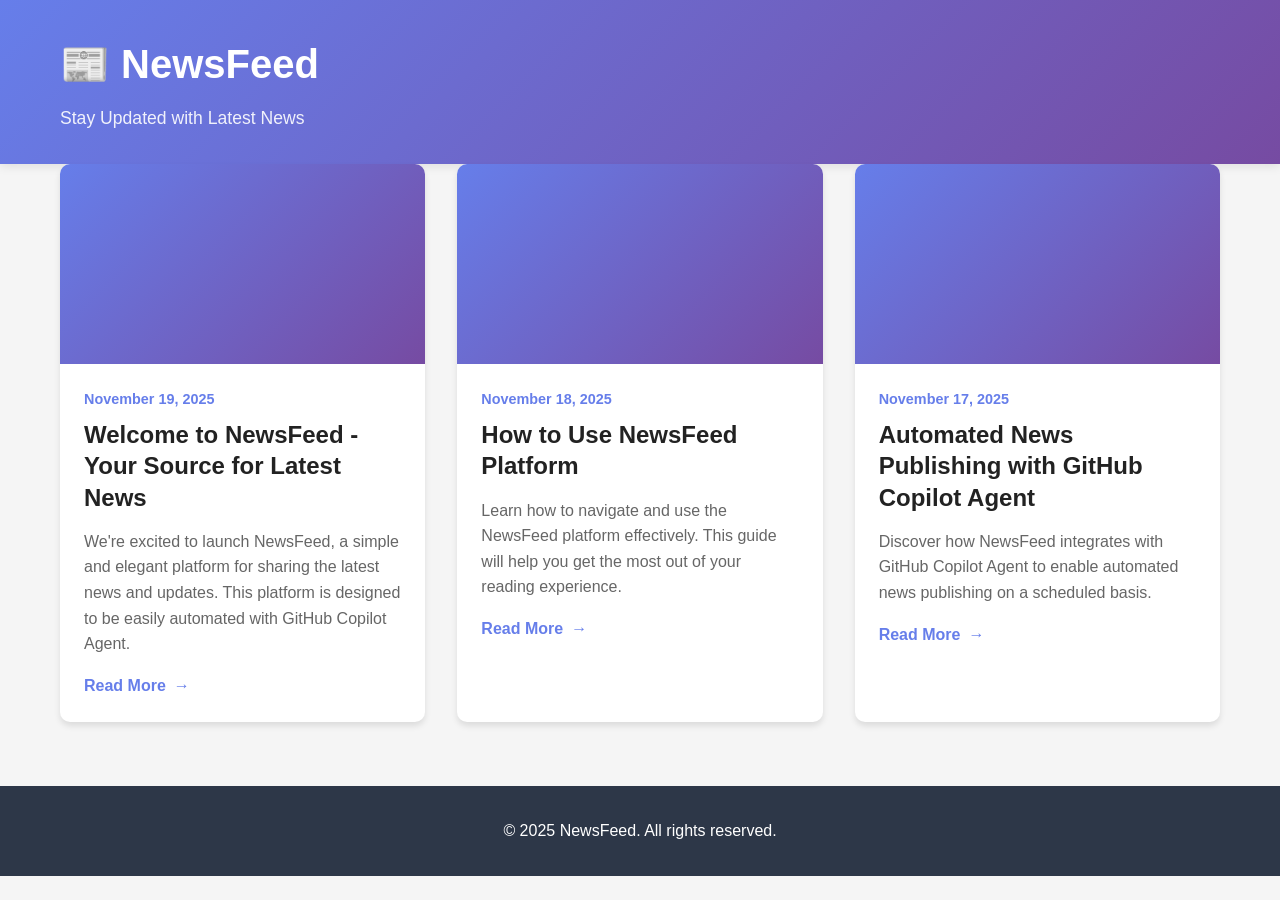
==== index.html @ 1a2bfdeb "Create complete GitHub Pages website with automation support Co-authored-by: Inv3nt0r1 <17449596+Inv" ====
<!DOCTYPE html>
<html lang="en">
<head>
    <meta charset="UTF-8">
    <meta name="viewport" content="width=device-width, initial-scale=1.0">
    <title>NewsFeed - Latest News</title>
    <link rel="stylesheet" href="styles.css">
</head>
<body>
    <header>
        <div class="container">
            <h1>📰 NewsFeed</h1>
            <p class="tagline">Stay Updated with Latest News</p>
        </div>
    </header>

    <main class="container">
        <section id="news-articles" class="articles-grid">
            <!-- News articles will be dynamically loaded here -->
        </section>
    </main>

    <footer>
        <div class="container">
            <p>&copy; 2025 NewsFeed. All rights reserved.</p>
        </div>
    </footer>

    <script src="app.js"></script>
</body>
</html>
---- styles.css ----
/* Reset and Base Styles */
* {
    margin: 0;
    padding: 0;
    box-sizing: border-box;
}

body {
    font-family: -apple-system, BlinkMacSystemFont, 'Segoe UI', Roboto, Oxygen, Ubuntu, Cantarell, sans-serif;
    line-height: 1.6;
    color: #333;
    background-color: #f5f5f5;
}

.container {
    max-width: 1200px;
    margin: 0 auto;
    padding: 0 20px;
}

/* Header Styles */
header {
    background: linear-gradient(135deg, #667eea 0%, #764ba2 100%);
    color: white;
    padding: 2rem 0;
    box-shadow: 0 2px 10px rgba(0,0,0,0.1);
}

header h1 {
    font-size: 2.5rem;
    margin-bottom: 0.5rem;
}

.tagline {
    font-size: 1.1rem;
    opacity: 0.9;
}

/* Main Content */
main {
    padding: 3rem 0;
}

/* Articles Grid */
.articles-grid {
    display: grid;
    grid-template-columns: repeat(auto-fill, minmax(320px, 1fr));
    gap: 2rem;
}

/* Article Card */
.article-card {
    background: white;
    border-radius: 10px;
    overflow: hidden;
    box-shadow: 0 4px 6px rgba(0,0,0,0.1);
    transition: transform 0.3s ease, box-shadow 0.3s ease;
    cursor: pointer;
    text-decoration: none;
    color: inherit;
    display: block;
}

.article-card:hover {
    transform: translateY(-5px);
    box-shadow: 0 8px 15px rgba(0,0,0,0.2);
}

.article-image {
    width: 100%;
    height: 200px;
    object-fit: cover;
    background: linear-gradient(135deg, #667eea 0%, #764ba2 100%);
}

.article-content {
    padding: 1.5rem;
}

.article-date {
    color: #667eea;
    font-size: 0.9rem;
    margin-bottom: 0.5rem;
    font-weight: 600;
}

.article-title {
    font-size: 1.5rem;
    margin-bottom: 1rem;
    color: #222;
    line-height: 1.3;
}

.article-snippet {
    color: #666;
    line-height: 1.6;
    margin-bottom: 1rem;
}

.read-more {
    color: #667eea;
    font-weight: 600;
    display: inline-flex;
    align-items: center;
    gap: 0.5rem;
}

.read-more::after {
    content: '→';
    transition: transform 0.3s ease;
}

.article-card:hover .read-more::after {
    transform: translateX(5px);
}

/* Article Page Styles */
.article-page {
    background: white;
    border-radius: 10px;
    padding: 3rem;
    margin: 2rem 0;
    box-shadow: 0 4px 6px rgba(0,0,0,0.1);
}

.back-link {
    display: inline-flex;
    align-items: center;
    gap: 0.5rem;
    color: #667eea;
    text-decoration: none;
    margin-bottom: 2rem;
    font-weight: 600;
}

.back-link::before {
    content: '←';
}

.back-link:hover {
    text-decoration: underline;
}

.article-header {
    margin-bottom: 2rem;
}

.article-full-title {
    font-size: 2.5rem;
    margin-bottom: 1rem;
    color: #222;
    line-height: 1.2;
}

.article-meta {
    color: #666;
    font-size: 1rem;
}

.article-body {
    font-size: 1.1rem;
    line-height: 1.8;
    color: #444;
}

.article-body p {
    margin-bottom: 1.5rem;
}

.article-body h2 {
    margin-top: 2rem;
    margin-bottom: 1rem;
    color: #222;
}

/* Footer */
footer {
    background: #2d3748;
    color: white;
    padding: 2rem 0;
    text-align: center;
    margin-top: 4rem;
}

/* Loading State */
.loading {
    text-align: center;
    padding: 3rem;
    color: #666;
}

/* Responsive Design */
@media (max-width: 768px) {
    header h1 {
        font-size: 2rem;
    }
    
    .articles-grid {
        grid-template-columns: 1fr;
    }
    
    .article-page {
        padding: 1.5rem;
    }
    
    .article-full-title {
        font-size: 2rem;
    }
}
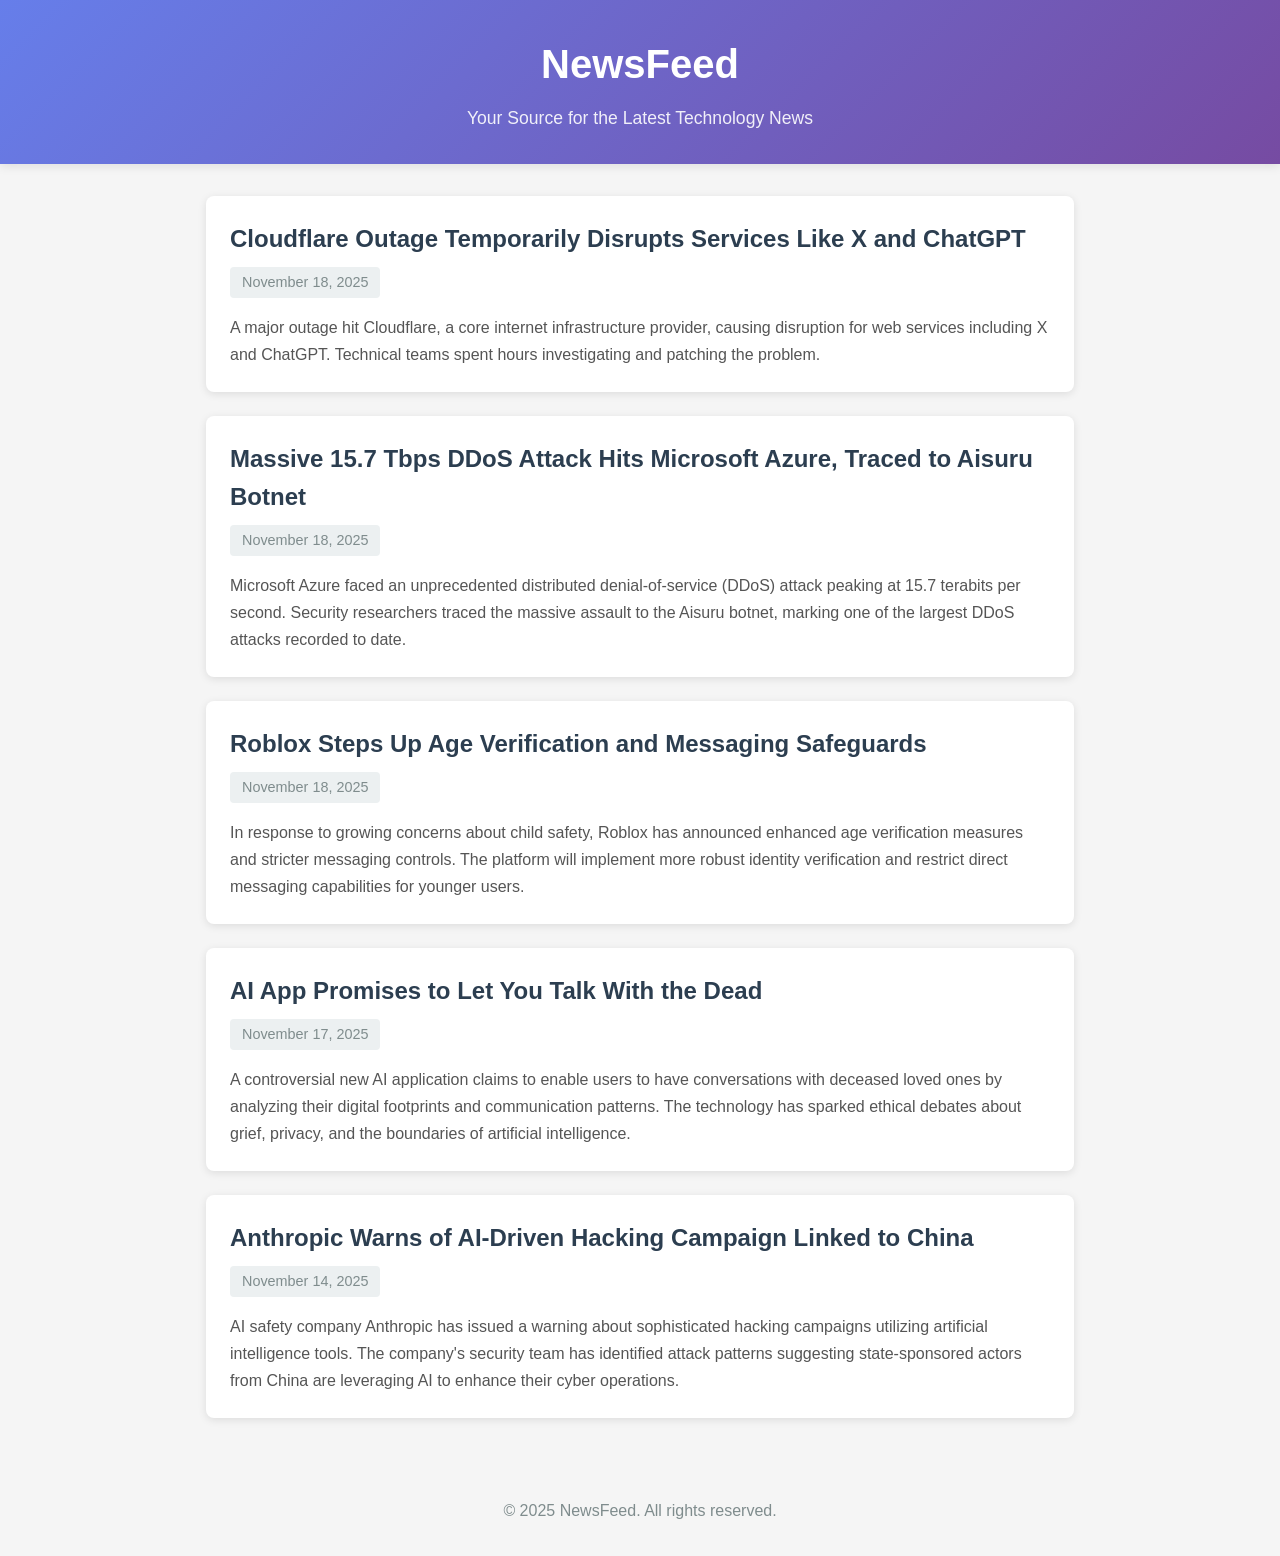
==== commit ca51f2ba: "Implement news feed with JSON data source and display functionality Co-authored-by: Inv3nt0r1 <17449" ====
--- a/index.html
+++ b/index.html
@@ -3,29 +3,25 @@
 <head>
     <meta charset="UTF-8">
     <meta name="viewport" content="width=device-width, initial-scale=1.0">
-    <title>NewsFeed - Latest News</title>
+    <title>NewsFeed - Latest Technology News</title>
     <link rel="stylesheet" href="styles.css">
 </head>
 <body>
     <header>
-        <div class="container">
-            <h1>📰 NewsFeed</h1>
-            <p class="tagline">Stay Updated with Latest News</p>
+        <h1>NewsFeed</h1>
+        <p class="tagline">Your Source for the Latest Technology News</p>
+    </header>
+    
+    <main>
+        <div id="news-container">
+            <p class="loading">Loading news articles...</p>
         </div>
-    </header>
-
-    <main class="container">
-        <section id="news-articles" class="articles-grid">
-            <!-- News articles will be dynamically loaded here -->
-        </section>
     </main>
-
+    
     <footer>
-        <div class="container">
-            <p>&copy; 2025 NewsFeed. All rights reserved.</p>
-        </div>
+        <p>&copy; 2025 NewsFeed. All rights reserved.</p>
     </footer>
-
-    <script src="app.js"></script>
+    
+    <script src="script.js"></script>
 </body>
 </html>
--- a/styles.css
+++ b/styles.css
@@ -1,4 +1,3 @@
-/* Reset and Base Styles */
 * {
     margin: 0;
     padding: 0;
@@ -12,18 +11,12 @@
     background-color: #f5f5f5;
 }
 
-.container {
-    max-width: 1200px;
-    margin: 0 auto;
-    padding: 0 20px;
-}
-
-/* Header Styles */
 header {
     background: linear-gradient(135deg, #667eea 0%, #764ba2 100%);
     color: white;
-    padding: 2rem 0;
-    box-shadow: 0 2px 10px rgba(0,0,0,0.1);
+    padding: 2rem 1rem;
+    text-align: center;
+    box-shadow: 0 2px 10px rgba(0, 0, 0, 0.1);
 }
 
 header h1 {
@@ -36,174 +29,86 @@
     opacity: 0.9;
 }
 
-/* Main Content */
 main {
-    padding: 3rem 0;
+    max-width: 900px;
+    margin: 2rem auto;
+    padding: 0 1rem;
 }
 
-/* Articles Grid */
-.articles-grid {
-    display: grid;
-    grid-template-columns: repeat(auto-fill, minmax(320px, 1fr));
-    gap: 2rem;
+#news-container {
+    display: flex;
+    flex-direction: column;
+    gap: 1.5rem;
 }
 
-/* Article Card */
-.article-card {
-    background: white;
-    border-radius: 10px;
-    overflow: hidden;
-    box-shadow: 0 4px 6px rgba(0,0,0,0.1);
-    transition: transform 0.3s ease, box-shadow 0.3s ease;
-    cursor: pointer;
-    text-decoration: none;
-    color: inherit;
-    display: block;
+.loading {
+    text-align: center;
+    font-size: 1.2rem;
+    color: #667eea;
+    padding: 2rem;
 }
 
-.article-card:hover {
-    transform: translateY(-5px);
-    box-shadow: 0 8px 15px rgba(0,0,0,0.2);
+.news-article {
+    background: white;
+    border-radius: 8px;
+    padding: 1.5rem;
+    box-shadow: 0 2px 8px rgba(0, 0, 0, 0.1);
+    transition: transform 0.2s, box-shadow 0.2s;
 }
 
-.article-image {
-    width: 100%;
-    height: 200px;
-    object-fit: cover;
-    background: linear-gradient(135deg, #667eea 0%, #764ba2 100%);
+.news-article:hover {
+    transform: translateY(-2px);
+    box-shadow: 0 4px 16px rgba(0, 0, 0, 0.15);
 }
 
-.article-content {
-    padding: 1.5rem;
+.news-article h2 {
+    color: #2c3e50;
+    font-size: 1.5rem;
+    margin-bottom: 0.5rem;
 }
 
-.article-date {
-    color: #667eea;
+.news-date {
+    color: #7f8c8d;
     font-size: 0.9rem;
-    margin-bottom: 0.5rem;
-    font-weight: 600;
+    margin-bottom: 1rem;
+    display: inline-block;
+    padding: 0.25rem 0.75rem;
+    background-color: #ecf0f1;
+    border-radius: 4px;
 }
 
-.article-title {
-    font-size: 1.5rem;
-    margin-bottom: 1rem;
-    color: #222;
-    line-height: 1.3;
+.news-article p {
+    color: #555;
+    font-size: 1rem;
+    line-height: 1.7;
 }
 
-.article-snippet {
-    color: #666;
-    line-height: 1.6;
-    margin-bottom: 1rem;
+footer {
+    text-align: center;
+    padding: 2rem 1rem;
+    color: #7f8c8d;
+    margin-top: 3rem;
 }
 
-.read-more {
-    color: #667eea;
-    font-weight: 600;
-    display: inline-flex;
-    align-items: center;
-    gap: 0.5rem;
+.error-message {
+    background-color: #fee;
+    border: 1px solid #fcc;
+    border-radius: 8px;
+    padding: 1rem;
+    color: #c33;
+    text-align: center;
 }
 
-.read-more::after {
-    content: '→';
-    transition: transform 0.3s ease;
-}
-
-.article-card:hover .read-more::after {
-    transform: translateX(5px);
-}
-
-/* Article Page Styles */
-.article-page {
-    background: white;
-    border-radius: 10px;
-    padding: 3rem;
-    margin: 2rem 0;
-    box-shadow: 0 4px 6px rgba(0,0,0,0.1);
-}
-
-.back-link {
-    display: inline-flex;
-    align-items: center;
-    gap: 0.5rem;
-    color: #667eea;
-    text-decoration: none;
-    margin-bottom: 2rem;
-    font-weight: 600;
-}
-
-.back-link::before {
-    content: '←';
-}
-
-.back-link:hover {
-    text-decoration: underline;
-}
-
-.article-header {
-    margin-bottom: 2rem;
-}
-
-.article-full-title {
-    font-size: 2.5rem;
-    margin-bottom: 1rem;
-    color: #222;
-    line-height: 1.2;
-}
-
-.article-meta {
-    color: #666;
-    font-size: 1rem;
-}
-
-.article-body {
-    font-size: 1.1rem;
-    line-height: 1.8;
-    color: #444;
-}
-
-.article-body p {
-    margin-bottom: 1.5rem;
-}
-
-.article-body h2 {
-    margin-top: 2rem;
-    margin-bottom: 1rem;
-    color: #222;
-}
-
-/* Footer */
-footer {
-    background: #2d3748;
-    color: white;
-    padding: 2rem 0;
-    text-align: center;
-    margin-top: 4rem;
-}
-
-/* Loading State */
-.loading {
-    text-align: center;
-    padding: 3rem;
-    color: #666;
-}
-
-/* Responsive Design */
 @media (max-width: 768px) {
     header h1 {
         font-size: 2rem;
     }
     
-    .articles-grid {
-        grid-template-columns: 1fr;
+    .tagline {
+        font-size: 1rem;
     }
     
-    .article-page {
-        padding: 1.5rem;
-    }
-    
-    .article-full-title {
-        font-size: 2rem;
+    .news-article h2 {
+        font-size: 1.25rem;
     }
 }
